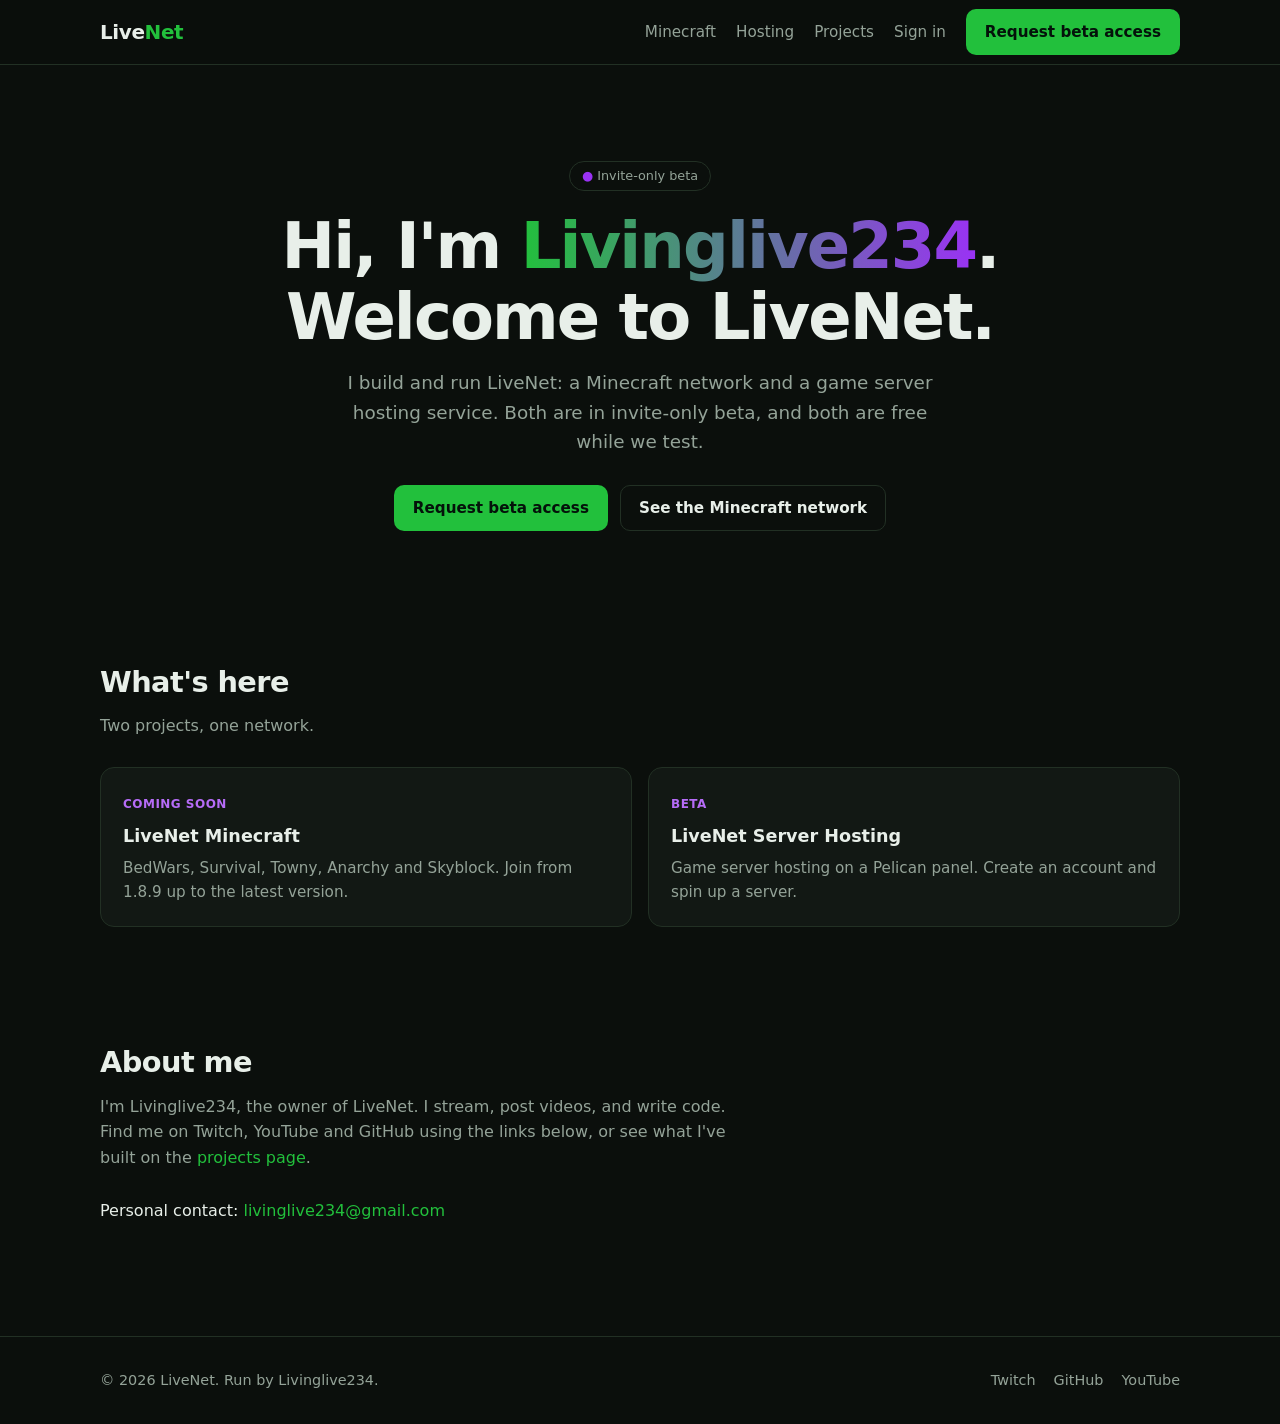
==== public/index.html @ 6fe51361 "Convert to a Cloudflare Worker with static assets Co-Authored-By: Claude Sonnet 5.5 <noreply@anthrop" ====
<!doctype html>
<html lang="en">
<head>
  <meta charset="utf-8">
  <meta name="viewport" content="width=device-width, initial-scale=1">
  <title>LiveNet — Livinglive234</title>
  <meta name="description" content="LiveNet is a Minecraft network and game server hosting run by Livinglive234. Currently invite-only and free.">
  <link rel="icon" href="https://panel.livenet.host/livinglive234.ico">
  <link rel="stylesheet" href="/css/style.css">
</head>
<body>
  <header class="site-header">
    <div class="wrap">
      <a class="logo" href="/">Live<span>Net</span></a>
      <nav>
        <a href="/minecraft/">Minecraft</a>
        <a href="/hosting/">Hosting</a>
        <a href="/projects/">Projects</a>
        <a href="https://panel.livenet.host/login">Sign in</a>
        <a class="btn btn-primary" href="/beta/">Request beta access</a>
      </nav>
    </div>
  </header>

  <main>
    <div class="wrap hero">
      <span class="badge">Invite-only beta</span>
      <h1>Hi, I'm <em>Livinglive234</em>.<br>Welcome to LiveNet.</h1>
      <p>I build and run LiveNet: a Minecraft network and a game server hosting service. Both are in invite-only beta, and both are free while we test.</p>
      <div class="actions">
        <a class="btn btn-primary" href="/beta/">Request beta access</a>
        <a class="btn btn-ghost" href="/minecraft/">See the Minecraft network</a>
      </div>
    </div>

    <section>
      <div class="wrap">
        <h2>What's here</h2>
        <p class="lead">Two projects, one network.</p>
        <div class="grid">
          <a class="card" href="/minecraft/" style="color:inherit">
            <span class="tag">Coming soon</span>
            <h3>LiveNet Minecraft</h3>
            <p>BedWars, Survival, Towny, Anarchy and Skyblock. Join from 1.8.9 up to the latest version.</p>
          </a>
          <a class="card" href="/hosting/" style="color:inherit">
            <span class="tag">Beta</span>
            <h3>LiveNet Server Hosting</h3>
            <p>Game server hosting on a Pelican panel. Create an account and spin up a server.</p>
          </a>
        </div>
      </div>
    </section>

    <section>
      <div class="wrap">
        <h2>About me</h2>
        <p class="lead">I'm Livinglive234, the owner of LiveNet. I stream, post videos, and write code. Find me on Twitch, YouTube and GitHub using the links below, or see what I've built on the <a href="/projects/">projects page</a>.</p>
        <p>Personal contact: <a href="mailto:livinglive234@gmail.com">livinglive234@gmail.com</a></p>
      </div>
    </section>
  </main>

  <footer class="site-footer">
    <div class="wrap">
      <span>© 2026 LiveNet. Run by Livinglive234.</span>
      <div class="links">
        <a href="https://twitch.tv/Livinglive234" rel="noopener">Twitch</a>
        <a href="https://github.com/Livinglive234" rel="noopener">GitHub</a>
        <a href="https://youtube.com/@Livinglive234" rel="noopener">YouTube</a>
      </div>
    </div>
  </footer>
</body>
</html>
---- css/style.css ----
/* LiveNet — shared styles.
   Change the brand color here and it updates everywhere. */
:root {
  --brand: #22c03c;
  --brand-dim: #178a2b;
  --accent: #9a32f4; /* purple from the LiveNet logo */
  --bg: #0b0f0c;
  --surface: #121814;
  --border: #223024;
  --text: #e8efe9;
  --muted: #94a398;
  --radius: 14px;
  --max: 1080px;
}

* { box-sizing: border-box; }

html { scroll-behavior: smooth; }

body {
  margin: 0;
  background: var(--bg);
  color: var(--text);
  font-family: Inter, system-ui, -apple-system, "Segoe UI", Roboto, sans-serif;
  line-height: 1.6;
}

a { color: var(--brand); text-decoration: none; }
a:hover { text-decoration: underline; }

.wrap { width: min(var(--max), 100% - 32px); margin-inline: auto; }

/* Header */
.site-header {
  position: sticky; top: 0; z-index: 10;
  background: rgba(11, 15, 12, 0.85);
  backdrop-filter: blur(10px);
  border-bottom: 1px solid var(--border);
}
.site-header .wrap {
  display: flex; align-items: center; justify-content: space-between;
  height: 64px; gap: 16px;
}
.logo { font-weight: 800; font-size: 1.25rem; color: var(--text); letter-spacing: -0.02em; }
.logo span { color: var(--brand); }
.logo:hover { text-decoration: none; }
nav { display: flex; align-items: center; gap: 20px; flex-wrap: wrap; }
nav a { color: var(--muted); font-size: 0.95rem; }
nav a:hover, nav a[aria-current="page"] { color: var(--text); text-decoration: none; }

/* Buttons */
.btn {
  display: inline-block; padding: 10px 18px; border-radius: 10px;
  font-weight: 600; font-size: 0.95rem; border: 1px solid transparent;
  cursor: pointer; font-family: inherit;
}
.btn:hover { text-decoration: none; }
.btn-primary { background: var(--brand); color: #04120a; }
.btn-primary:hover { background: #2fd84a; }
.btn-ghost { border-color: var(--border); color: var(--text); background: transparent; }
.btn-ghost:hover { border-color: var(--accent); }

/* Hero */
.hero { padding: 96px 0 72px; text-align: center; }
.hero h1 { font-size: clamp(2.4rem, 6vw, 4rem); line-height: 1.1; margin: 0 0 16px; letter-spacing: -0.03em; }
.hero h1 em {
  font-style: normal;
  background: linear-gradient(90deg, var(--brand), var(--accent));
  -webkit-background-clip: text; background-clip: text; color: transparent;
}
.hero p { color: var(--muted); font-size: 1.15rem; max-width: 620px; margin: 0 auto 28px; }
.hero .actions { display: flex; gap: 12px; justify-content: center; flex-wrap: wrap; }
.badge {
  display: inline-block; padding: 4px 12px; border: 1px solid var(--border);
  border-radius: 999px; color: var(--muted); font-size: 0.8rem; margin-bottom: 20px;
}
.badge::before { content: "● "; color: var(--accent); }

/* Sections and cards */
section { padding: 56px 0; }
section h2 { font-size: 1.8rem; margin: 0 0 8px; letter-spacing: -0.02em; }
.lead { color: var(--muted); margin: 0 0 28px; max-width: 640px; }

.grid { display: grid; gap: 16px; grid-template-columns: repeat(auto-fit, minmax(240px, 1fr)); }
.card {
  background: var(--surface); border: 1px solid var(--border);
  border-radius: var(--radius); padding: 22px;
}
.card { transition: border-color 0.15s; }
a.card:hover { border-color: var(--accent); text-decoration: none; }
.card h3 { margin: 0 0 6px; font-size: 1.1rem; }
.card p { margin: 0; color: var(--muted); font-size: 0.95rem; }
.card .tag { display: inline-block; font-size: 0.75rem; color: #b66cf7; margin-bottom: 8px; font-weight: 600; letter-spacing: 0.04em; text-transform: uppercase; }

.facts { display: grid; gap: 16px; grid-template-columns: repeat(auto-fit, minmax(180px, 1fr)); }
.fact { background: var(--surface); border: 1px solid var(--border); border-radius: var(--radius); padding: 18px; }
.fact b { display: block; font-size: 1.3rem; }
.fact span { color: var(--muted); font-size: 0.85rem; }

/* Form */
form { display: grid; gap: 18px; max-width: 560px; }
label { display: grid; gap: 6px; font-weight: 600; font-size: 0.95rem; }
label small { font-weight: 400; color: var(--muted); }
input, textarea, select {
  width: 100%; padding: 11px 13px; border-radius: 10px;
  background: var(--surface); border: 1px solid var(--border);
  color: var(--text); font: inherit;
}
input:focus, textarea:focus, select:focus { outline: 2px solid var(--brand); outline-offset: 1px; }
textarea { min-height: 120px; resize: vertical; }
.hp { position: absolute; left: -9999px; }
.status { padding: 12px 14px; border-radius: 10px; display: none; }
.status.ok { display: block; background: rgba(34, 192, 60, 0.12); border: 1px solid var(--brand-dim); }
.status.err { display: block; background: rgba(224, 70, 70, 0.12); border: 1px solid #a33; }

/* Footer */
.site-footer { border-top: 1px solid var(--border); padding: 32px 0; margin-top: 40px; color: var(--muted); font-size: 0.9rem; }
.site-footer .wrap { display: flex; justify-content: space-between; gap: 16px; flex-wrap: wrap; }
.site-footer .links { display: flex; gap: 18px; flex-wrap: wrap; }
.site-footer a { color: var(--muted); }
.site-footer a:hover { color: var(--brand); }

.page-title { padding: 64px 0 8px; }
.page-title h1 { font-size: clamp(2rem, 5vw, 3rem); margin: 0 0 8px; letter-spacing: -0.03em; }
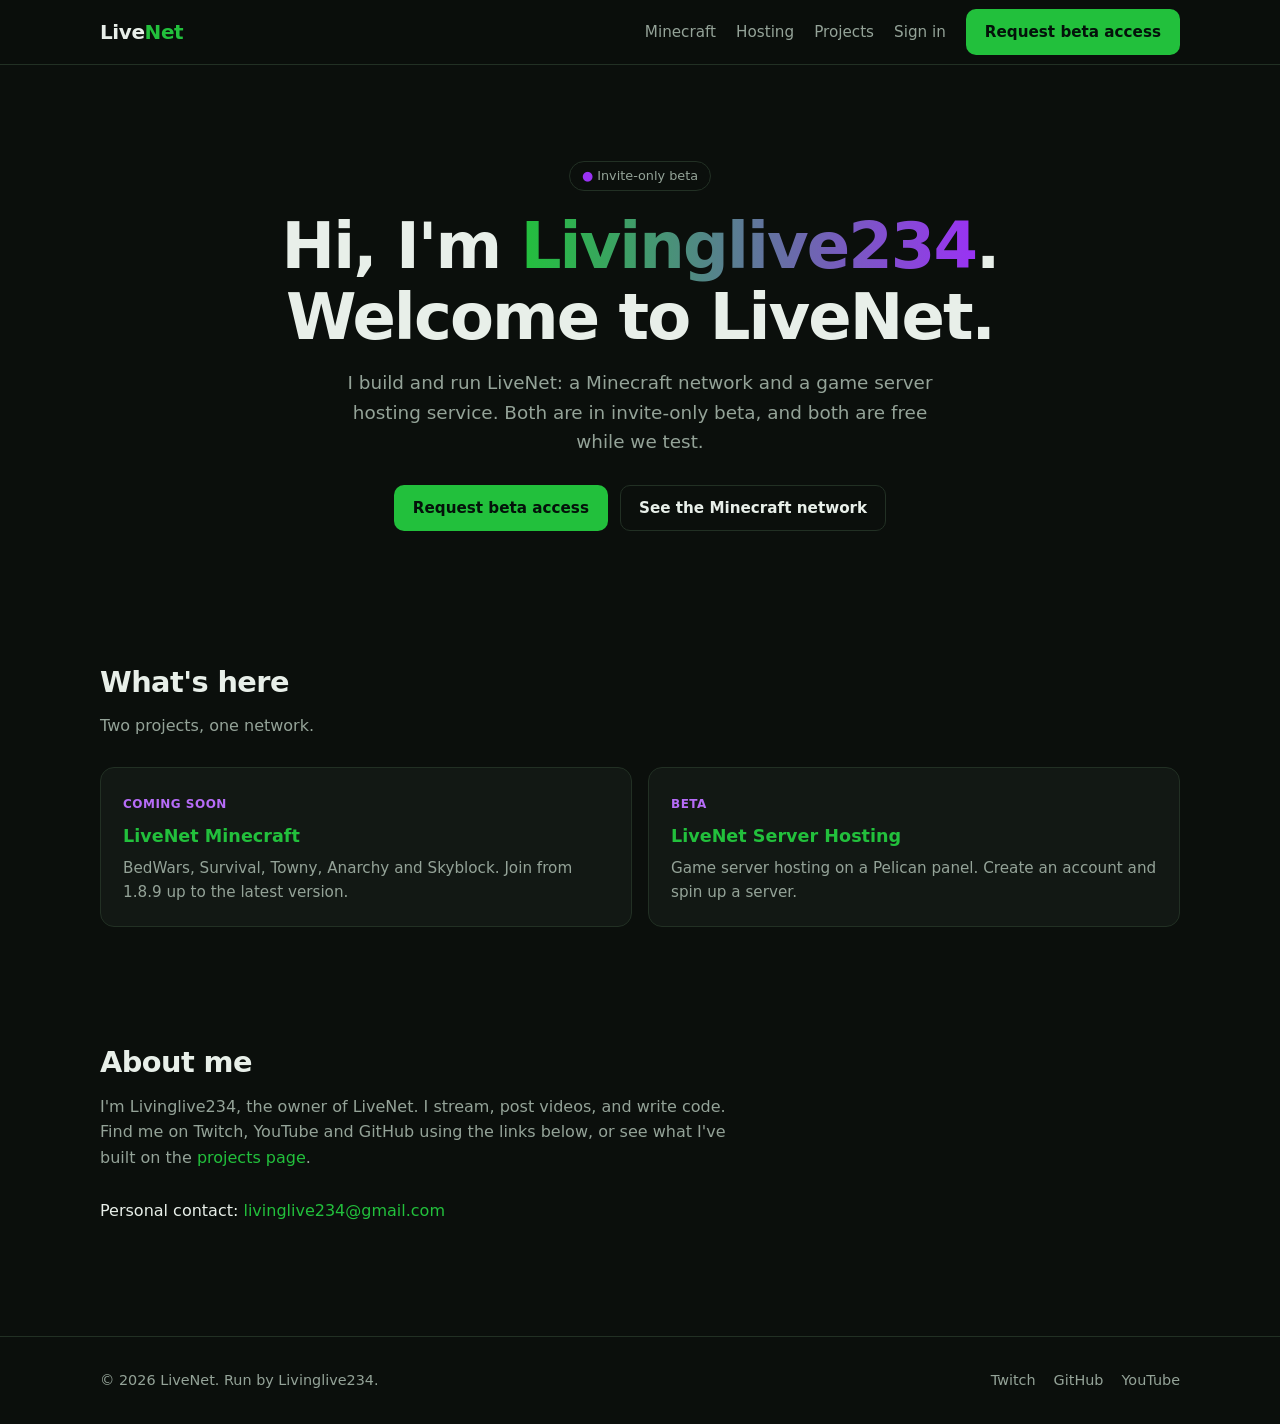
==== commit 6646d414: "Rebuild stylesheet on FRS four-lock scaling, add light theme Co-Authored-By: Claude Sonnet 5.5 <nore" ====
--- a/public/index.html
+++ b/public/index.html
@@ -2,7 +2,8 @@
 <html lang="en">
 <head>
   <meta charset="utf-8">
-  <meta name="viewport" content="width=device-width, initial-scale=1">
+  <meta name="viewport" content="width=device-width, initial-scale=1, viewport-fit=cover">
+  <meta name="color-scheme" content="dark light">
   <title>LiveNet — Livinglive234</title>
   <meta name="description" content="LiveNet is a Minecraft network and game server hosting run by Livinglive234. Currently invite-only and free.">
   <link rel="icon" href="https://panel.livenet.host/livinglive234.ico">
@@ -38,12 +39,12 @@
         <h2>What's here</h2>
         <p class="lead">Two projects, one network.</p>
         <div class="grid">
-          <a class="card" href="/minecraft/" style="color:inherit">
+          <a class="card" href="/minecraft/">
             <span class="tag">Coming soon</span>
             <h3>LiveNet Minecraft</h3>
             <p>BedWars, Survival, Towny, Anarchy and Skyblock. Join from 1.8.9 up to the latest version.</p>
           </a>
-          <a class="card" href="/hosting/" style="color:inherit">
+          <a class="card" href="/hosting/">
             <span class="tag">Beta</span>
             <h3>LiveNet Server Hosting</h3>
             <p>Game server hosting on a Pelican panel. Create an account and spin up a server.</p>
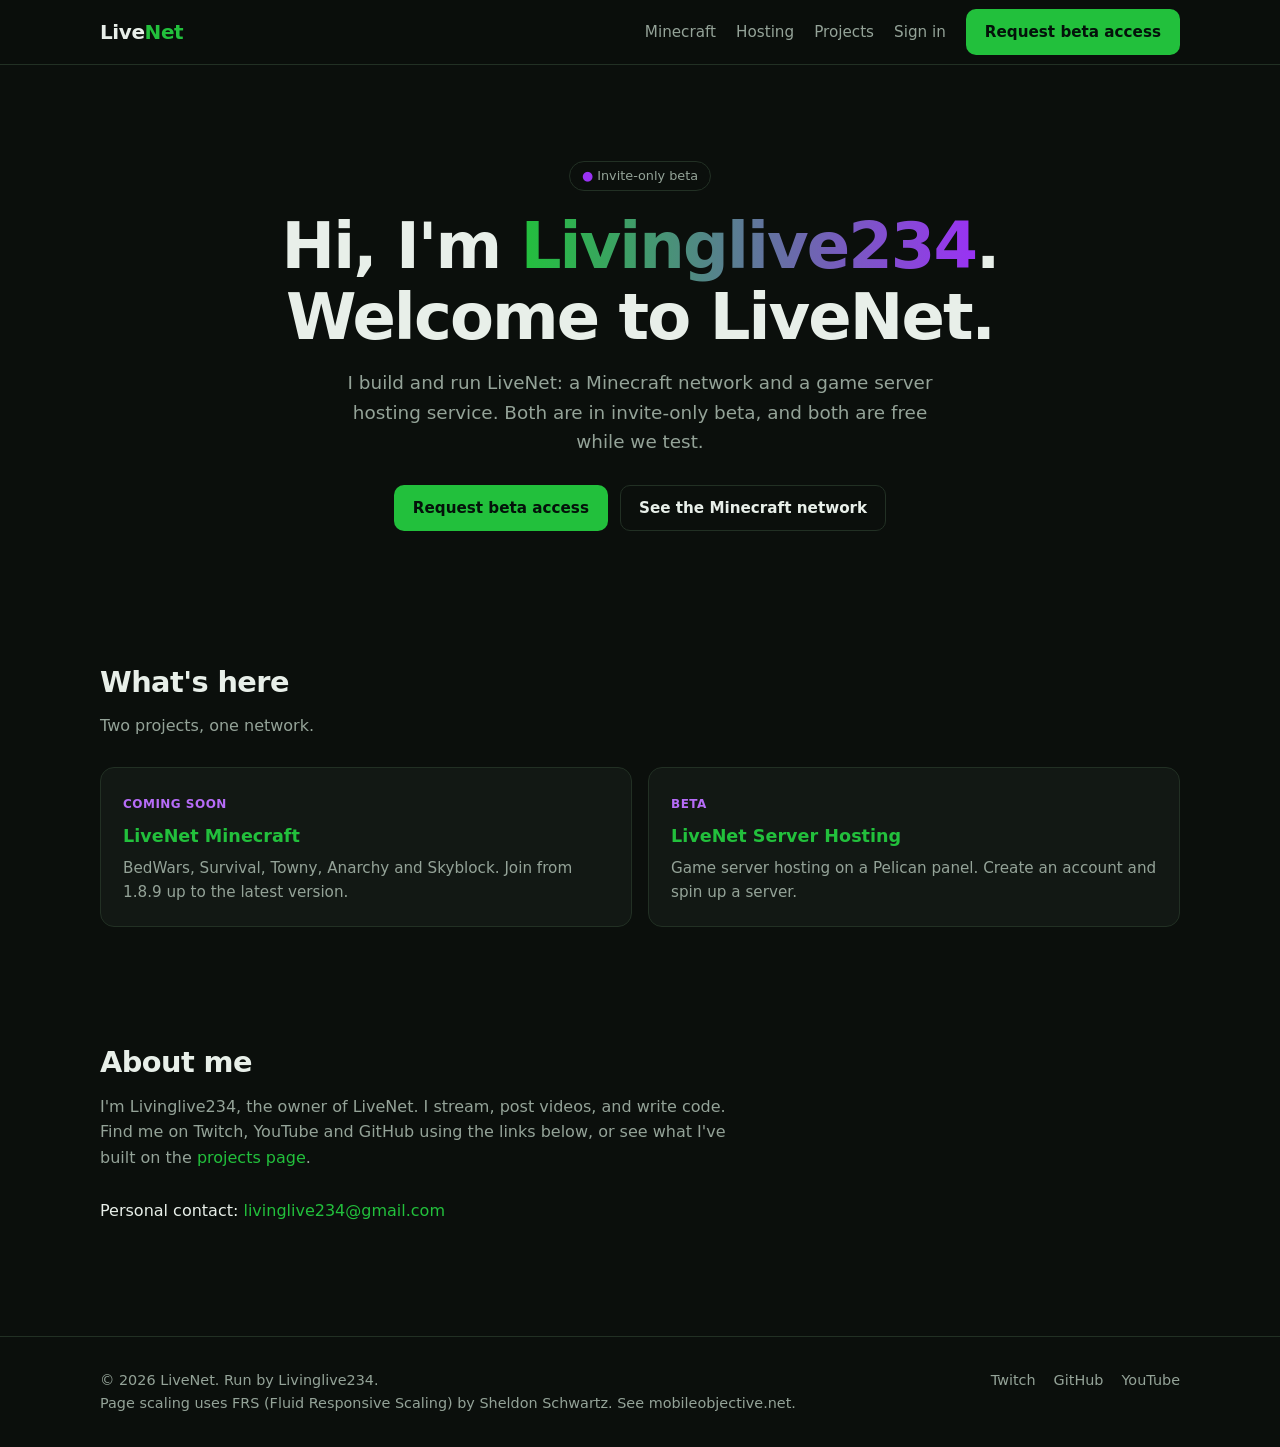
==== commit 27e9219a: "Credit Sheldon Schwartz and mobileobjective.net for FRS Co-Authored-By: Claude Sonnet 5.5 <noreply@a" ====
--- a/public/index.html
+++ b/public/index.html
@@ -71,6 +71,9 @@
         <a href="https://youtube.com/@Livinglive234" rel="noopener">YouTube</a>
       </div>
     </div>
+    <div class="wrap credit">
+      <span>Page scaling uses FRS (Fluid Responsive Scaling) by Sheldon Schwartz. See <a href="https://mobileobjective.net" rel="noopener">mobileobjective.net</a>.</span>
+    </div>
   </footer>
 </body>
 </html>
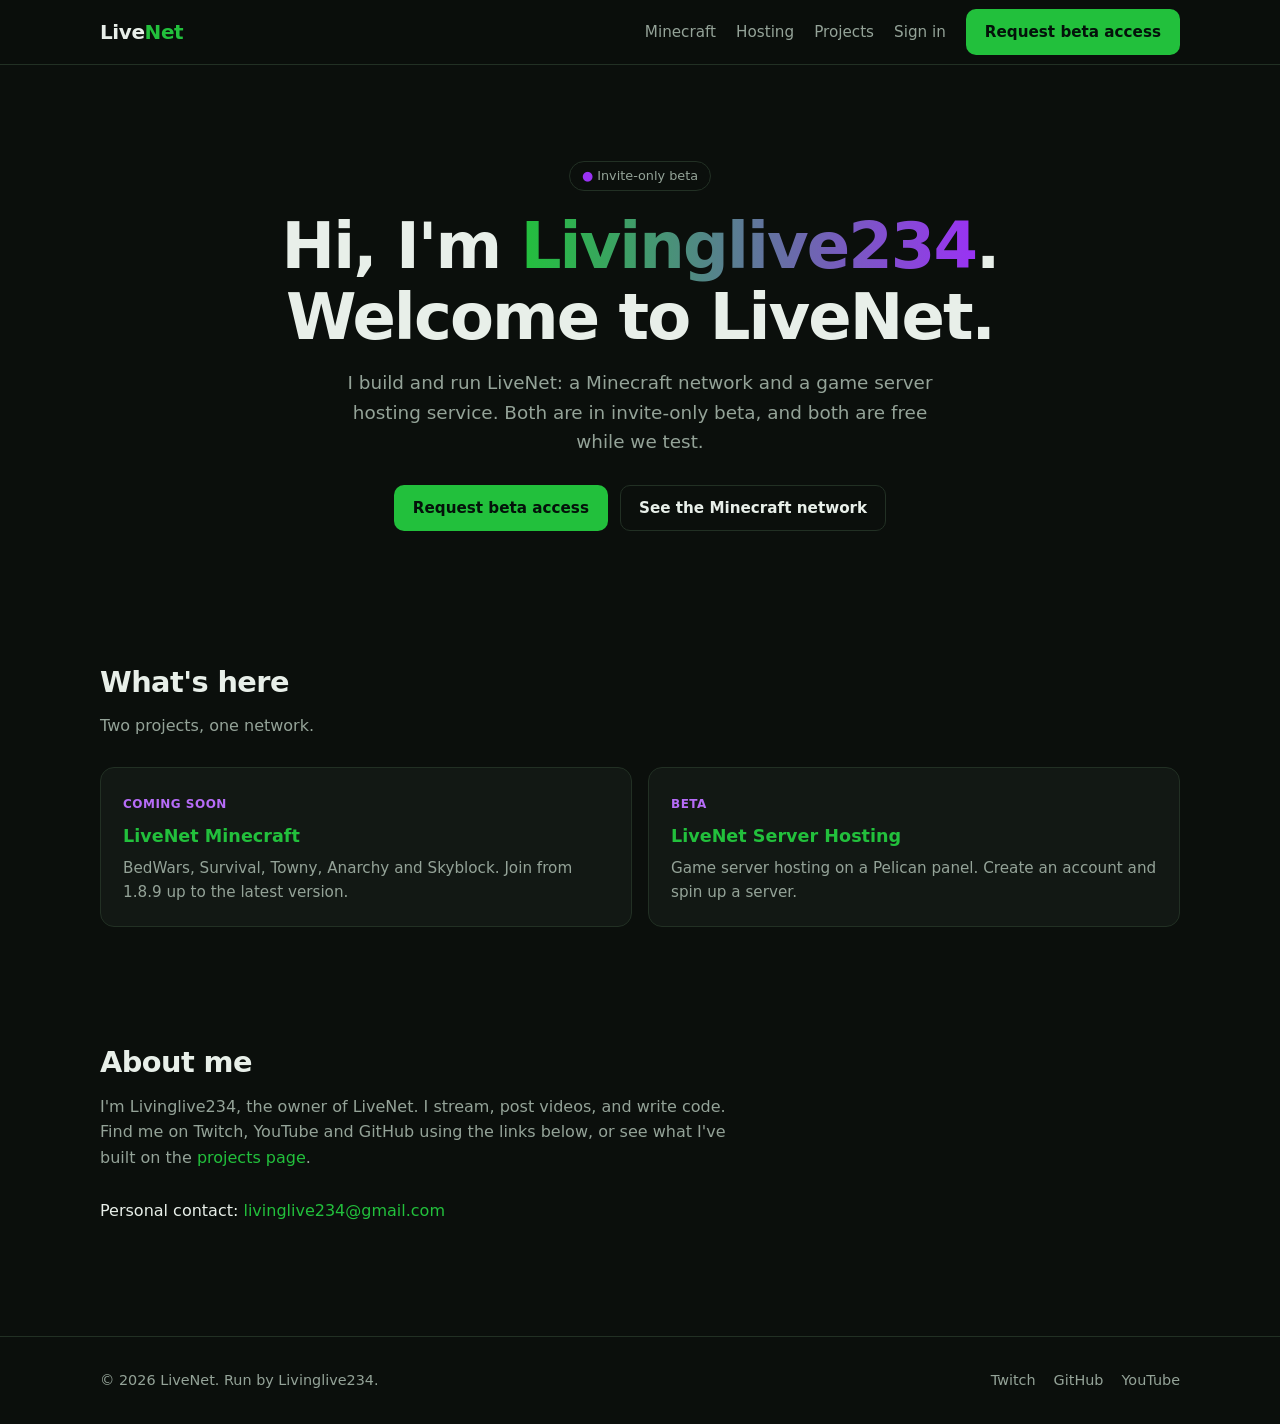
==== commit 20eb881f: "Keep the FRS credit in the repo only, not in the site footer Co-Authored-By: Claude Sonnet 5.5 <nore" ====
--- a/public/index.html
+++ b/public/index.html
@@ -71,9 +71,6 @@
         <a href="https://youtube.com/@Livinglive234" rel="noopener">YouTube</a>
       </div>
     </div>
-    <div class="wrap credit">
-      <span>Page scaling uses FRS (Fluid Responsive Scaling) by Sheldon Schwartz. See <a href="https://mobileobjective.net" rel="noopener">mobileobjective.net</a>.</span>
-    </div>
   </footer>
 </body>
 </html>
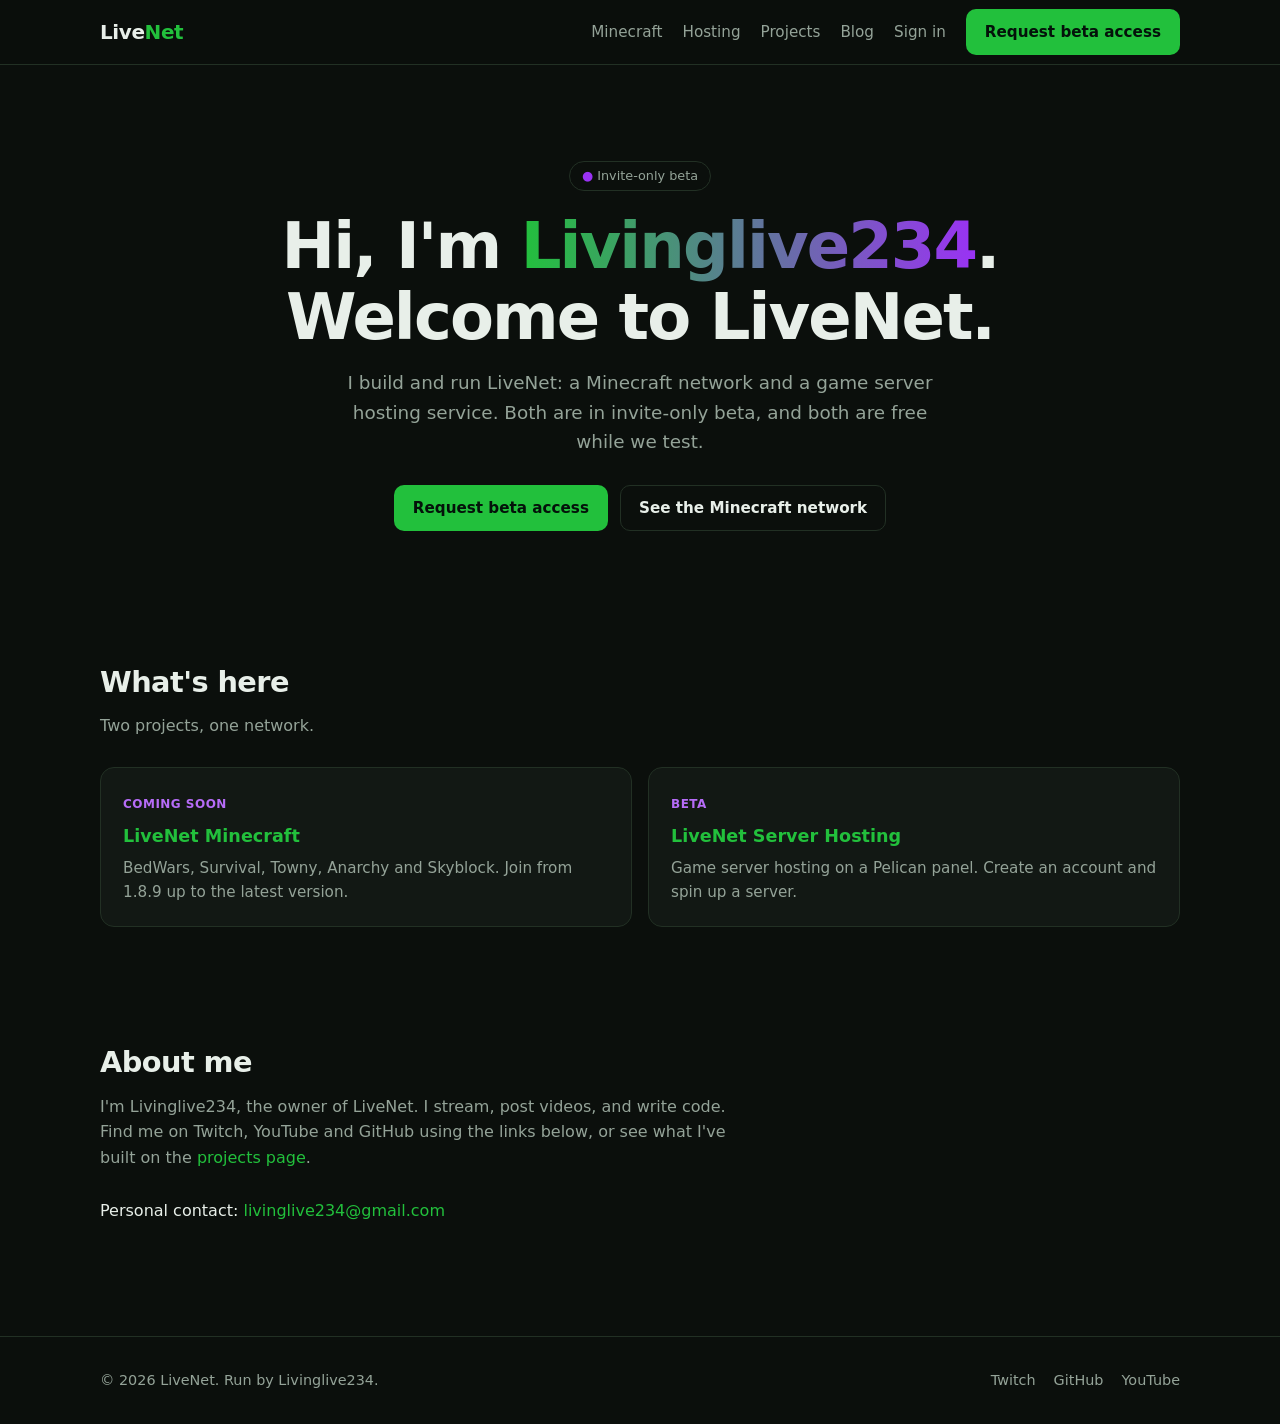
==== commit b4cfed70: "Add a blog with admin-only posting Co-Authored-By: Claude Sonnet 5.5 <noreply@anthropic.com>" ====
--- a/public/index.html
+++ b/public/index.html
@@ -17,6 +17,7 @@
         <a href="/minecraft/">Minecraft</a>
         <a href="/hosting/">Hosting</a>
         <a href="/projects/">Projects</a>
+        <a href="/blog/">Blog</a>
         <a href="https://panel.livenet.host/login">Sign in</a>
         <a class="btn btn-primary" href="/beta/">Request beta access</a>
       </nav>
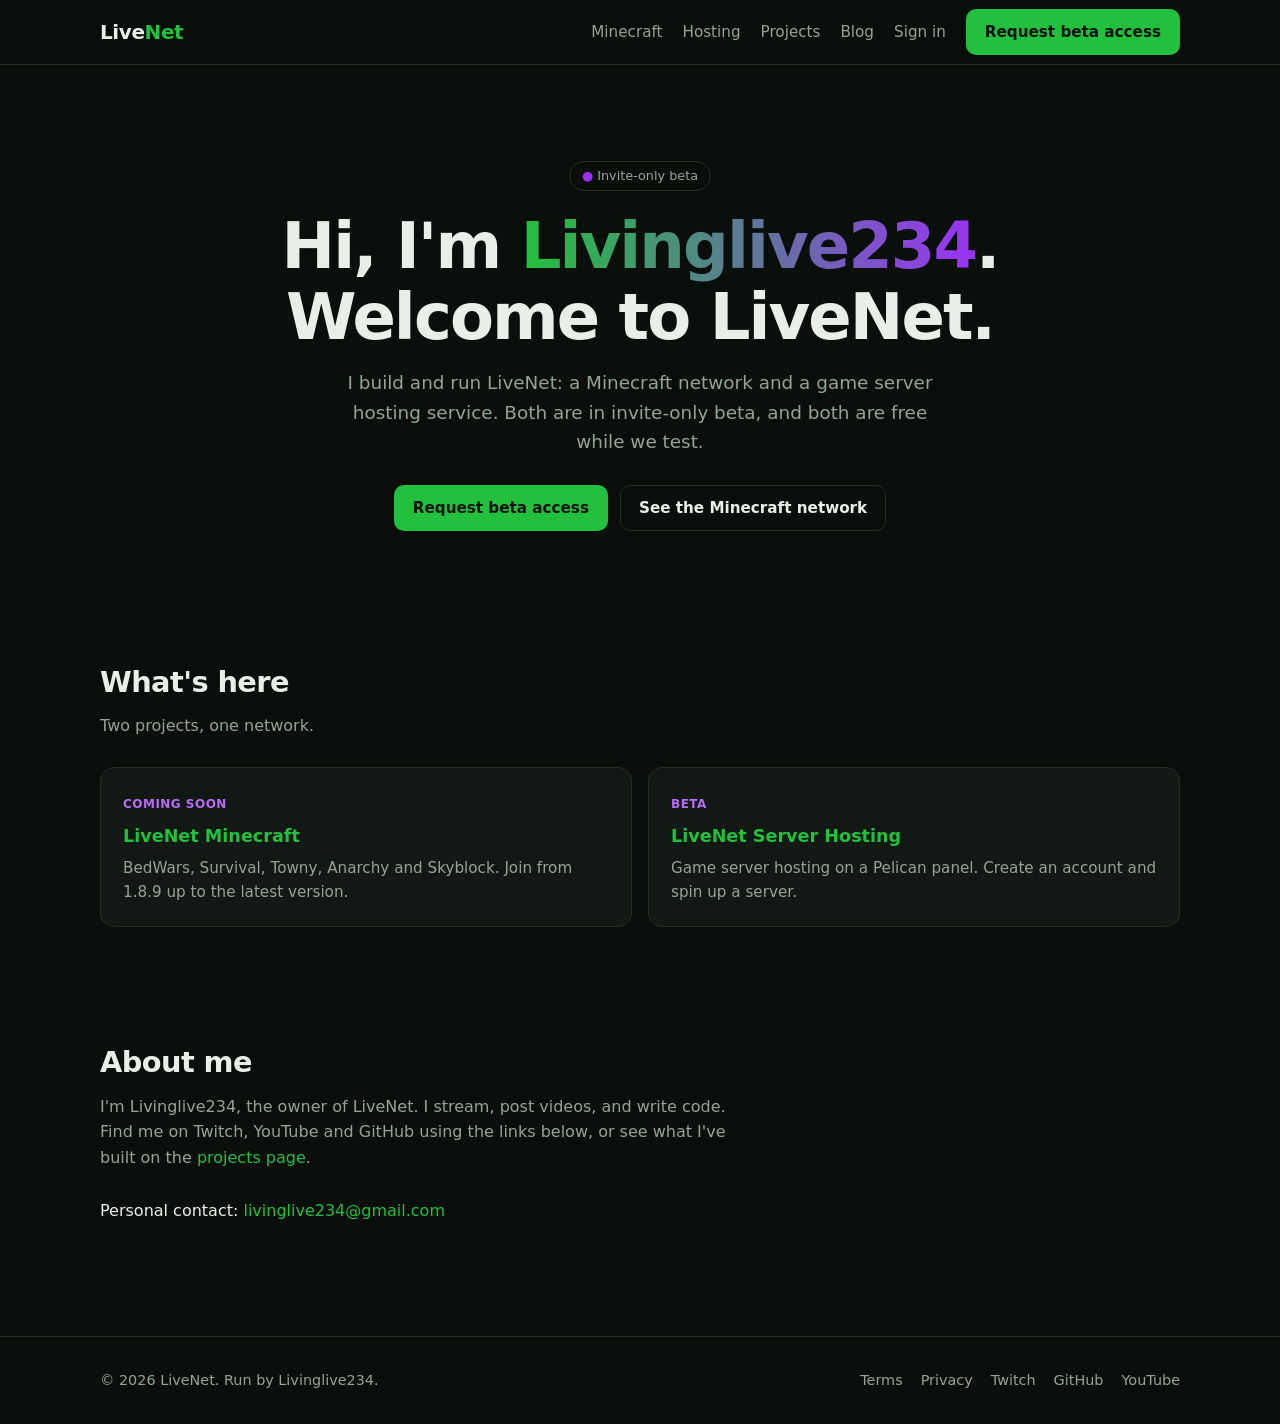
==== commit a6555abb: "Add privacy policy and terms of service pages, linked from every footer Co-Authored-By: Claude Sonne" ====
--- a/public/index.html
+++ b/public/index.html
@@ -18,7 +18,7 @@
         <a href="/hosting/">Hosting</a>
         <a href="/projects/">Projects</a>
         <a href="/blog/">Blog</a>
-        <a href="https://panel.livenet.host/login">Sign in</a>
+        <a href="/auth/login?next=/account" data-signin>Sign in</a>
         <a class="btn btn-primary" href="/beta/">Request beta access</a>
       </nav>
     </div>
@@ -67,11 +67,14 @@
     <div class="wrap">
       <span>© 2026 LiveNet. Run by Livinglive234.</span>
       <div class="links">
+        <a href="/terms/">Terms</a>
+        <a href="/privacy/">Privacy</a>
         <a href="https://twitch.tv/Livinglive234" rel="noopener">Twitch</a>
         <a href="https://github.com/Livinglive234" rel="noopener">GitHub</a>
         <a href="https://youtube.com/@Livinglive234" rel="noopener">YouTube</a>
       </div>
     </div>
   </footer>
+  <script src="/js/session.js" defer></script>
 </body>
 </html>
